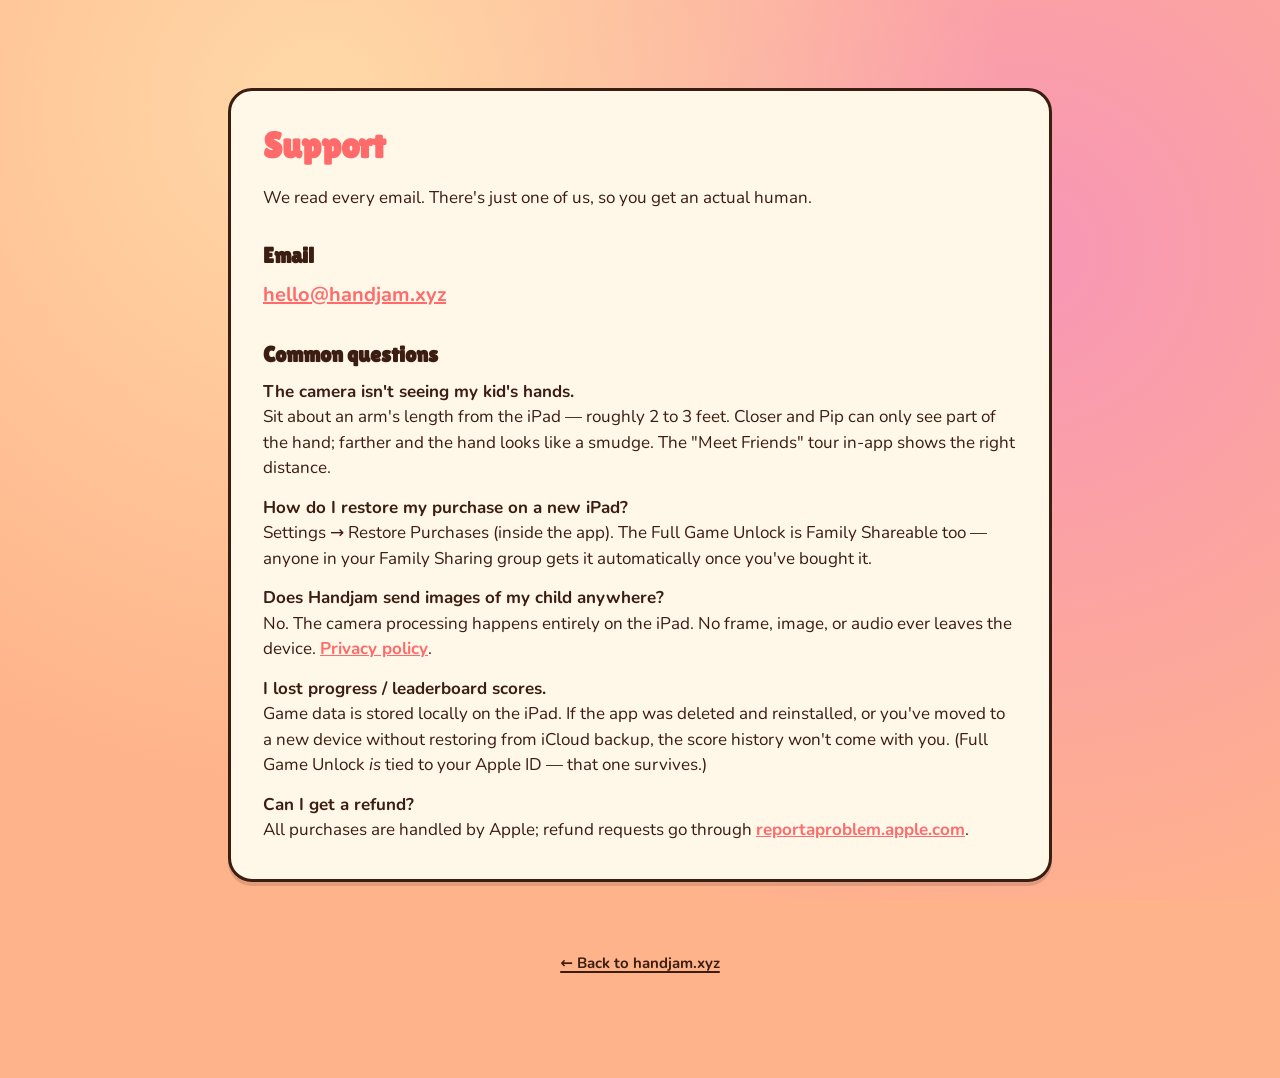
==== support.html @ eaa61b53 "Handjam landing page v1 Static site for handjam.xyz with: - Hero with per-letter rainbow wordmark (L" ====
<!DOCTYPE html>
<html lang="en">
<head>
  <meta charset="UTF-8">
  <meta name="viewport" content="width=device-width, initial-scale=1.0">
  <title>Support — Handjam</title>
  <link rel="preconnect" href="https://fonts.googleapis.com">
  <link rel="preconnect" href="https://fonts.gstatic.com" crossorigin>
  <link rel="stylesheet" href="https://fonts.googleapis.com/css2?family=Lilita+One&family=Nunito:wght@400;700;900&display=swap">
  <link rel="stylesheet" href="style.css">
</head>
<body>
  <main>
    <section style="margin-top: 40px;">
      <h2>Support</h2>
      <p>We read every email. There's just one of us, so you get an actual human.</p>

      <h3 style="font-family: 'Lilita One', cursive; font-size: 22px; margin-top: 28px; margin-bottom: 8px;">Email</h3>
      <p style="font-size: 20px;"><a href="mailto:hello@handjam.xyz" style="color: var(--primary); font-weight: 700;">hello@handjam.xyz</a></p>

      <h3 style="font-family: 'Lilita One', cursive; font-size: 22px; margin-top: 28px; margin-bottom: 8px;">Common questions</h3>

      <p><strong>The camera isn't seeing my kid's hands.</strong><br>
      Sit about an arm's length from the iPad — roughly 2 to 3 feet. Closer and Pip can only see part of the hand; farther and the hand looks like a smudge. The "Meet Friends" tour in-app shows the right distance.</p>

      <p style="margin-top: 14px;"><strong>How do I restore my purchase on a new iPad?</strong><br>
      Settings → Restore Purchases (inside the app). The Full Game Unlock is Family Shareable too — anyone in your Family Sharing group gets it automatically once you've bought it.</p>

      <p style="margin-top: 14px;"><strong>Does Handjam send images of my child anywhere?</strong><br>
      No. The camera processing happens entirely on the iPad. No frame, image, or audio ever leaves the device. <a href="/privacy" style="color: var(--primary); font-weight: 700;">Privacy policy</a>.</p>

      <p style="margin-top: 14px;"><strong>I lost progress / leaderboard scores.</strong><br>
      Game data is stored locally on the iPad. If the app was deleted and reinstalled, or you've moved to a new device without restoring from iCloud backup, the score history won't come with you. (Full Game Unlock <em>is</em> tied to your Apple ID — that one survives.)</p>

      <p style="margin-top: 14px;"><strong>Can I get a refund?</strong><br>
      All purchases are handled by Apple; refund requests go through <a href="https://reportaproblem.apple.com" style="color: var(--primary); font-weight: 700;">reportaproblem.apple.com</a>.</p>
    </section>

    <footer>
      <p class="links">
        <a href="/">← Back to handjam.xyz</a>
      </p>
    </footer>
  </main>
</body>
</html>
---- style.css ----
/* Handjam landing — warm kid-app palette, big chunky type. */

:root {
  --warm-bg-1: #ffd9a8;
  --warm-bg-2: #ffb38a;
  --warm-bg-3: #f896b6;
  --ink: #3b1d11;
  --paper: #fff7e8;
  --primary: #ff6b6b;
  --success: #8fcb6b;
  --accent: #ffd84d;

  --c1: #ff6b6b; /* coral */
  --c2: #ffa64d; /* orange */
  --c3: #ffd84d; /* yellow */
  --c4: #8fcb6b; /* green */
  --c5: #74c0fc; /* blue */
  --c6: #b88cff; /* purple */
  --c7: #fa90c8; /* pink */
}

* { box-sizing: border-box; margin: 0; padding: 0; }

html, body {
  font-family: 'Nunito', system-ui, -apple-system, sans-serif;
  color: var(--ink);
  background:
    radial-gradient(circle at 25% 12%, var(--warm-bg-1) 0, transparent 55%),
    radial-gradient(circle at 80% 28%, var(--warm-bg-3) 0, transparent 60%),
    var(--warm-bg-2);
  background-attachment: fixed;
  min-height: 100vh;
  line-height: 1.5;
  -webkit-font-smoothing: antialiased;
}

main {
  max-width: 880px;
  margin: 0 auto;
  padding: 48px 28px 80px;
}

/* ---------- Hero ---------- */

.hero {
  text-align: center;
  padding: 48px 0 24px;
}

.wordmark {
  font-family: 'Lilita One', cursive;
  font-size: clamp(72px, 14vw, 144px);
  line-height: 0.95;
  letter-spacing: -0.02em;
  display: inline-block;
  filter: drop-shadow(0 6px 0 rgba(0,0,0,0.18));
  margin-bottom: 18px;
}

.wordmark .letter {
  display: inline-block;
  -webkit-text-stroke: 6px var(--ink);
  paint-order: stroke fill;
}

.wordmark .l1 { color: var(--c1); transform: rotate(-7deg); }
.wordmark .l2 { color: var(--c2); transform: rotate(4deg); }
.wordmark .l3 { color: var(--c3); transform: rotate(-3deg); }
.wordmark .l4 { color: var(--c4); transform: rotate(6deg); }
.wordmark .l5 { color: var(--c5); transform: rotate(-5deg); }
.wordmark .l6 { color: var(--c6); transform: rotate(3deg); }
.wordmark .l7 { color: var(--c7); transform: rotate(-4deg); }

.tagline {
  font-size: clamp(18px, 2.2vw, 22px);
  font-weight: 700;
  max-width: 560px;
  margin: 0 auto 28px;
  color: var(--ink);
}

.pip {
  margin: 16px auto 24px;
}
.pip img {
  width: clamp(180px, 28vw, 280px);
  height: auto;
  filter: drop-shadow(0 8px 18px rgba(59,29,17,0.25));
}

/* ---------- App Store CTA ---------- */

.appstore {
  display: inline-flex;
  flex-direction: column;
  align-items: center;
  text-decoration: none;
  color: white;
  background: var(--ink);
  padding: 14px 36px;
  border-radius: 28px;
  border: 4px solid var(--ink);
  box-shadow: 0 6px 0 rgba(0,0,0,0.18);
  transition: transform 0.12s ease;
}
.appstore:hover, .appstore:focus { transform: translateY(-2px); }
.appstore__line {
  font-family: 'Lilita One', cursive;
  font-size: 22px;
  line-height: 1.1;
}
.appstore__small {
  font-size: 14px;
  font-weight: 400;
  font-family: 'Nunito', sans-serif;
  opacity: 0.85;
}

/* ---------- Sections ---------- */

section {
  background: var(--paper);
  border: 3px solid var(--ink);
  border-radius: 24px;
  padding: 28px 32px;
  margin: 24px 0;
  box-shadow: 0 4px 0 rgba(0,0,0,0.12);
}

section h2 {
  font-family: 'Lilita One', cursive;
  font-size: clamp(28px, 4vw, 36px);
  color: var(--primary);
  margin-bottom: 12px;
  letter-spacing: -0.01em;
}

section p {
  font-size: 17px;
  margin-bottom: 8px;
}

/* ---------- Modes ---------- */

.modes {
  display: grid;
  grid-template-columns: 1fr 1fr;
  gap: 18px;
  background: none;
  border: none;
  box-shadow: none;
  padding: 0;
}
@media (max-width: 640px) {
  .modes { grid-template-columns: 1fr; }
}

.mode {
  background: var(--paper);
  border: 3px solid var(--ink);
  border-radius: 24px;
  padding: 24px 26px;
  box-shadow: 0 4px 0 rgba(0,0,0,0.12);
}
.mode h3 {
  font-family: 'Lilita One', cursive;
  font-size: 30px;
  margin-bottom: 4px;
  letter-spacing: -0.01em;
}
.mode__sub {
  font-weight: 900;
  font-size: 14px;
  text-transform: uppercase;
  letter-spacing: 0.05em;
  opacity: 0.7;
  margin-bottom: 10px !important;
}
.race h3 { color: var(--c5); }
.journey h3 { color: var(--c6); }

/* ---------- Principles list ---------- */

.principles ul {
  list-style: none;
  display: grid;
  grid-template-columns: 1fr 1fr;
  gap: 10px 24px;
  margin-top: 10px;
}
@media (max-width: 640px) {
  .principles ul { grid-template-columns: 1fr; }
}
.principles li {
  font-size: 16px;
  padding-left: 26px;
  position: relative;
}
.principles li::before {
  content: '✓';
  position: absolute;
  left: 0;
  top: 0;
  color: var(--success);
  font-weight: 900;
  font-size: 20px;
}

/* ---------- Footer ---------- */

footer {
  text-align: center;
  padding: 36px 0 8px;
  color: var(--ink);
  font-size: 15px;
}
footer a {
  color: var(--ink);
  font-weight: 700;
  text-decoration: underline;
  text-decoration-thickness: 2px;
  text-underline-offset: 3px;
}
footer a:hover { color: var(--primary); }

footer .contact a {
  font-size: 18px;
}
footer .links {
  margin: 10px 0 16px;
}
footer .credit {
  opacity: 0.65;
  font-size: 14px;
  font-style: italic;
}
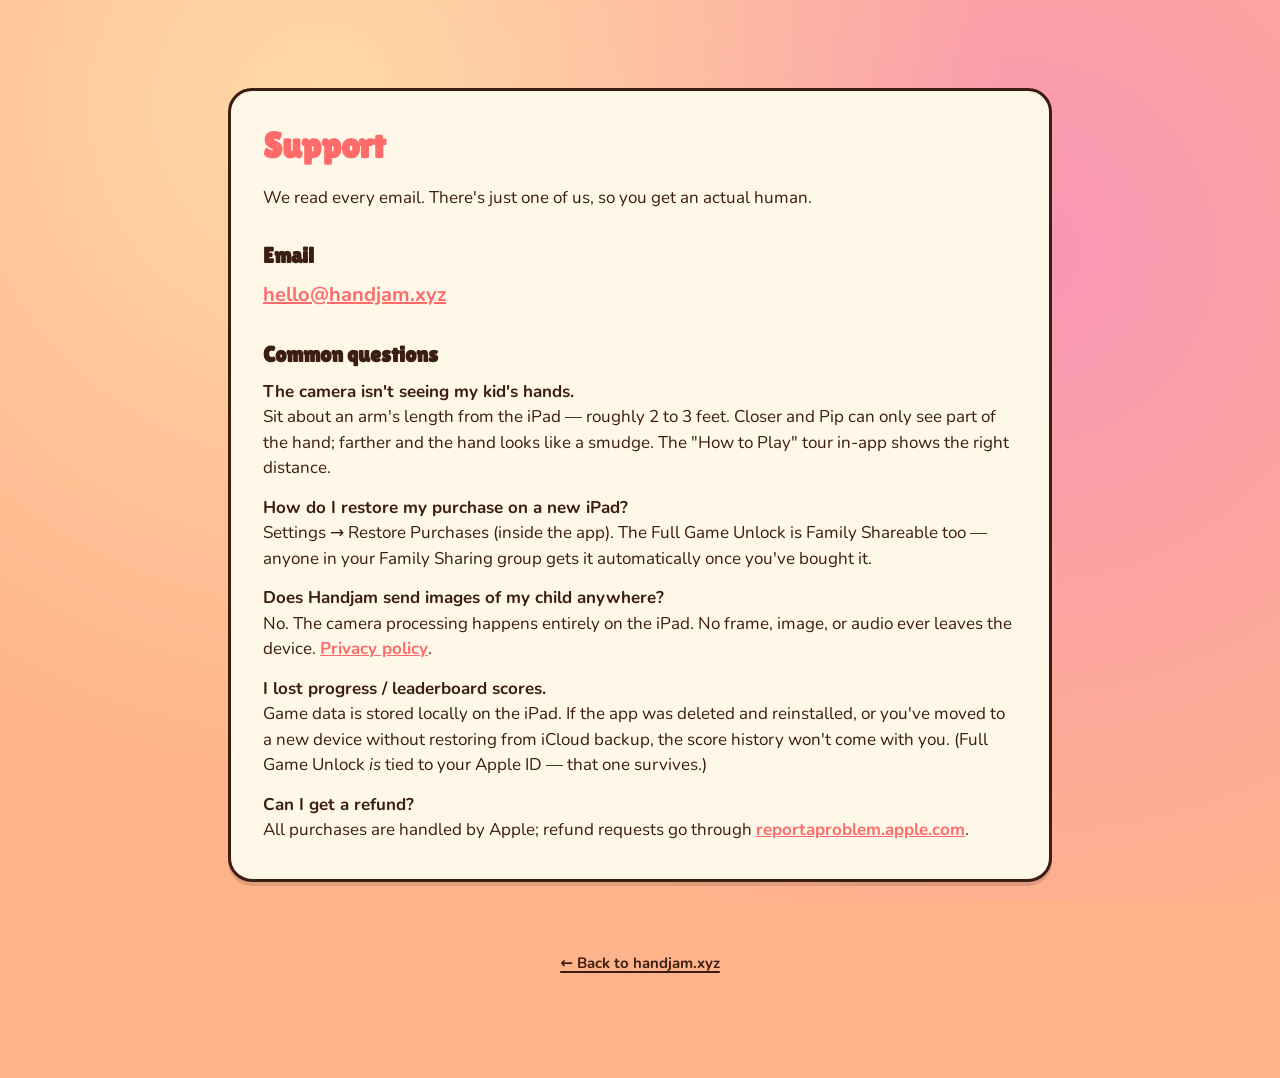
==== commit b15d13c3: "Restore support.html — Apple requires http(s) Support URL, mailto rejected Same FAQ content as befor" ====
--- a/support.html
+++ b/support.html
@@ -21,13 +21,13 @@
       <h3 style="font-family: 'Lilita One', cursive; font-size: 22px; margin-top: 28px; margin-bottom: 8px;">Common questions</h3>
 
       <p><strong>The camera isn't seeing my kid's hands.</strong><br>
-      Sit about an arm's length from the iPad — roughly 2 to 3 feet. Closer and Pip can only see part of the hand; farther and the hand looks like a smudge. The "Meet Friends" tour in-app shows the right distance.</p>
+      Sit about an arm's length from the iPad — roughly 2 to 3 feet. Closer and Pip can only see part of the hand; farther and the hand looks like a smudge. The "How to Play" tour in-app shows the right distance.</p>
 
       <p style="margin-top: 14px;"><strong>How do I restore my purchase on a new iPad?</strong><br>
       Settings → Restore Purchases (inside the app). The Full Game Unlock is Family Shareable too — anyone in your Family Sharing group gets it automatically once you've bought it.</p>
 
       <p style="margin-top: 14px;"><strong>Does Handjam send images of my child anywhere?</strong><br>
-      No. The camera processing happens entirely on the iPad. No frame, image, or audio ever leaves the device. <a href="/privacy" style="color: var(--primary); font-weight: 700;">Privacy policy</a>.</p>
+      No. The camera processing happens entirely on the iPad. No frame, image, or audio ever leaves the device. <a href="/privacy.html" style="color: var(--primary); font-weight: 700;">Privacy policy</a>.</p>
 
       <p style="margin-top: 14px;"><strong>I lost progress / leaderboard scores.</strong><br>
       Game data is stored locally on the iPad. If the app was deleted and reinstalled, or you've moved to a new device without restoring from iCloud backup, the score history won't come with you. (Full Game Unlock <em>is</em> tied to your Apple ID — that one survives.)</p>
--- a/style.css
+++ b/style.css
@@ -83,9 +83,19 @@
   margin: 16px auto 24px;
 }
 .pip img {
-  width: clamp(180px, 28vw, 280px);
+  width: clamp(160px, 22vw, 240px);
   height: auto;
   filter: drop-shadow(0 8px 18px rgba(59,29,17,0.25));
+}
+
+/* X embed — center the blockquote, modest top spacing */
+.x-embed {
+  margin-top: 22px;
+  display: flex;
+  justify-content: center;
+}
+.x-embed .twitter-tweet {
+  margin: 0 auto !important;
 }
 
 /* ---------- App Store CTA ---------- */
